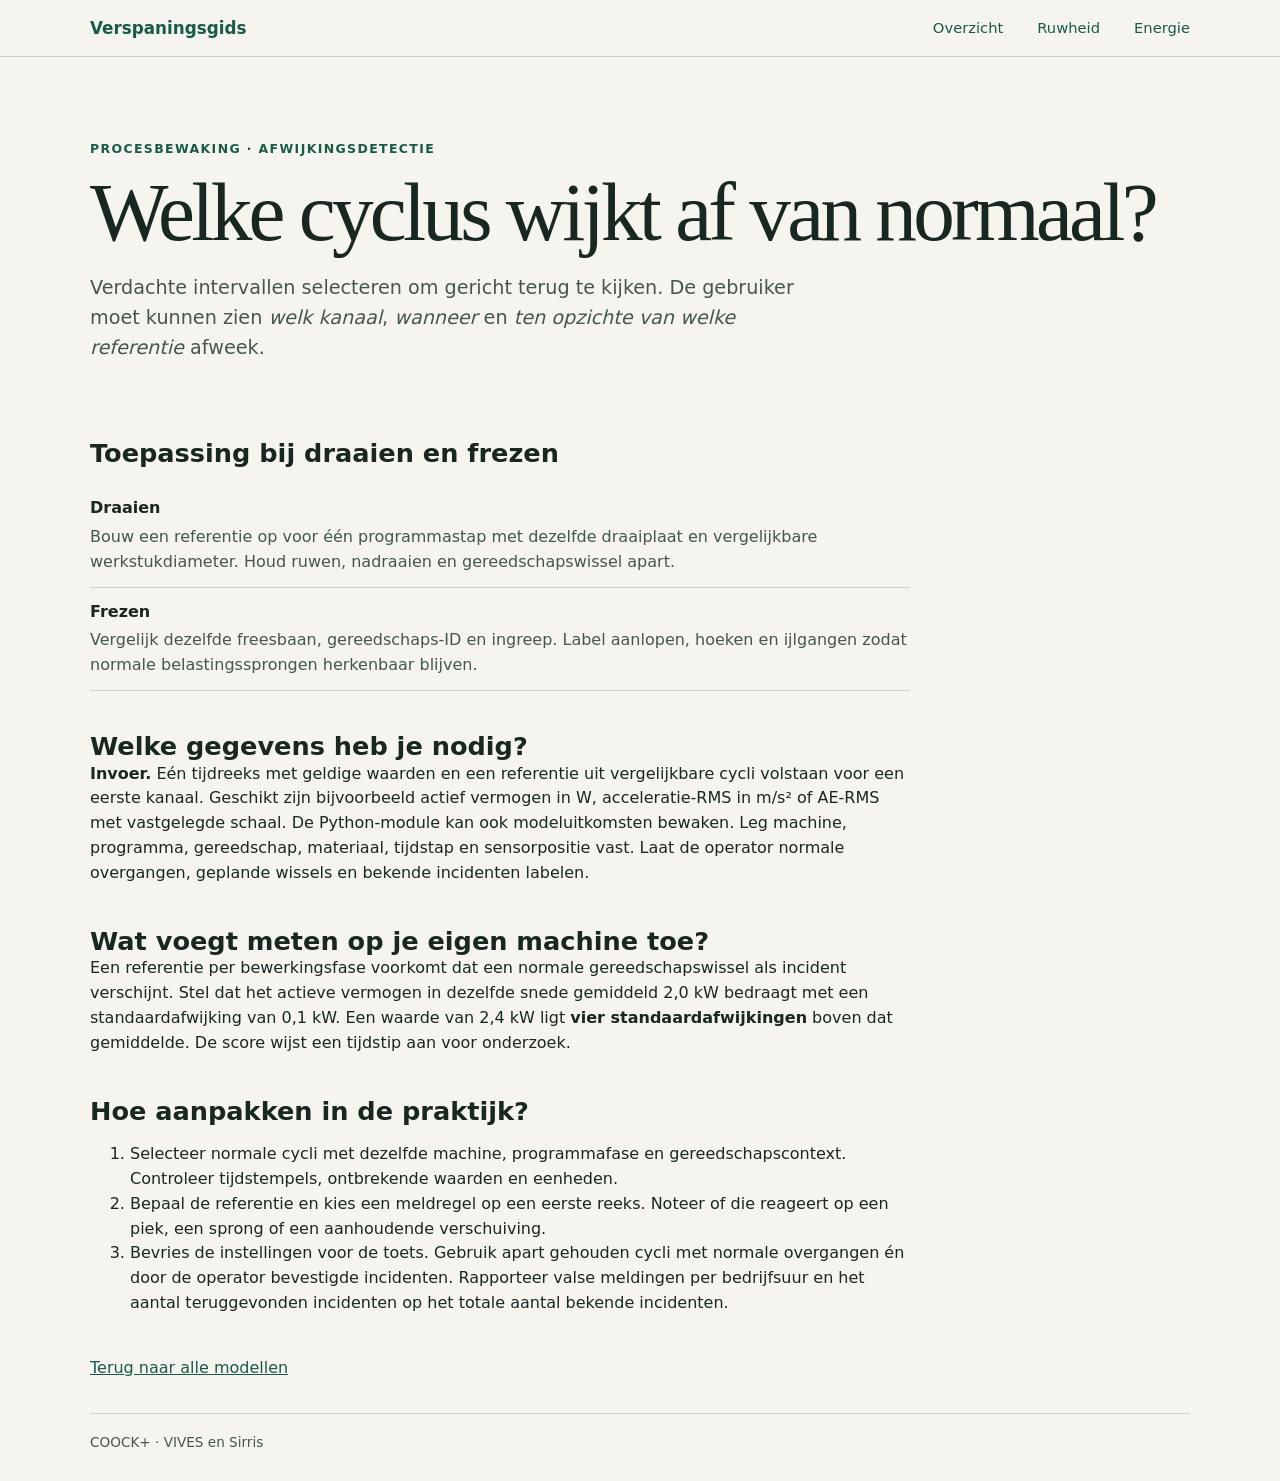
==== afwijkingsdetectie.html @ 27d99ca6 "Voeg modelgebaseerde verspaningsgids toe" ====
<!doctype html>
<html lang="nl-BE">
<head>
  <meta charset="utf-8">
  <meta name="viewport" content="width=device-width, initial-scale=1">
  <title>Afwijkingsdetectie | Verspaningsgids</title>
  <link rel="stylesheet" href="gids.css">
</head>
<body>
<header class="top"><nav class="wrap" aria-label="Hoofdnavigatie">
  <a class="brand" href="index.html">Verspaningsgids</a>
  <div><a href="index.html">Overzicht</a><a href="ruwheid.html">Ruwheid</a><a href="energie.html">Energie</a></div>
</nav></header>
<main class="wrap"><section class="hero detail"><p class="eyebrow">Procesbewaking · Afwijkingsdetectie</p><h1>Welke cyclus wijkt af van normaal?</h1><p class="intro">Verdachte intervallen selecteren om gericht terug te kijken. De gebruiker moet kunnen zien <em>welk kanaal</em>, <em>wanneer</em> en <em>ten opzichte van welke referentie</em> afweek.</p></section>
<section class="reading"><h2>Toepassing bij draaien en frezen</h2>
<dl class="sources">
<div><dt>Draaien</dt><dd>Bouw een referentie op voor één programmastap met dezelfde draaiplaat en vergelijkbare werkstukdiameter. Houd ruwen, nadraaien en gereedschapswissel apart.</dd></div>
<div><dt>Frezen</dt><dd>Vergelijk dezelfde freesbaan, gereedschaps-ID en ingreep. Label aanlopen, hoeken en ijlgangen zodat normale belastingssprongen herkenbaar blijven.</dd></div>
</dl></section>
<section class="reading"><h2>Welke gegevens heb je nodig?</h2><p><strong>Invoer.</strong> Eén tijdreeks met geldige waarden en een referentie uit vergelijkbare cycli volstaan voor een eerste kanaal. Geschikt zijn bijvoorbeeld actief vermogen in W, acceleratie-RMS in m/s² of AE-RMS met vastgelegde schaal. De Python-module kan ook modeluitkomsten bewaken. Leg machine, programma, gereedschap, materiaal, tijdstap en sensorpositie vast. Laat de operator normale overgangen, geplande wissels en bekende incidenten labelen.</p></section>
<section class="reading"><h2>Wat voegt meten op je eigen machine toe?</h2><p>Een referentie per bewerkingsfase voorkomt dat een normale gereedschapswissel als incident verschijnt. Stel dat het actieve vermogen in dezelfde snede gemiddeld 2,0 kW bedraagt met een standaardafwijking van 0,1 kW. Een waarde van 2,4 kW ligt <strong>vier standaardafwijkingen</strong> boven dat gemiddelde. De score wijst een tijdstip aan voor onderzoek.</p></section>
<section class="reading"><h2>Hoe aanpakken in de praktijk?</h2><ol><li>Selecteer normale cycli met dezelfde machine, programmafase en gereedschapscontext. Controleer tijdstempels, ontbrekende waarden en eenheden.</li><li>Bepaal de referentie en kies een meldregel op een eerste reeks. Noteer of die reageert op een piek, een sprong of een aanhoudende verschuiving.</li><li>Bevries de instellingen voor de toets. Gebruik apart gehouden cycli met normale overgangen én door de operator bevestigde incidenten. Rapporteer valse meldingen per bedrijfsuur en het aantal teruggevonden incidenten op het totale aantal bekende incidenten.</li></ol></section>
<p><a href="index.html">Terug naar alle modellen</a></p></main>
<footer class="wrap">COOCK+ · VIVES en Sirris</footer>
</body>
</html>
---- gids.css ----
:root {
  color-scheme: light;
  --paper: #f5f4ee;
  --ink: #182821;
  --muted: #43574f;
  --line: #c9d2c9;
  --green: #195b48;
  --tint: #deebe2;
  font-family: "DM Sans", system-ui, sans-serif;
  color: var(--ink);
  background: var(--paper);
}
* { box-sizing: border-box; }
body { margin: 0; line-height: 1.55; }
.wrap { width: min(1100px, calc(100% - 40px)); margin-inline: auto; }
.top { border-bottom: 1px solid var(--line); }
nav, nav div { display: flex; align-items: center; gap: clamp(12px, 3vw, 34px); flex-wrap: wrap; }
nav { justify-content: space-between; padding-block: 15px; }
a { color: var(--green); }
nav a { font-size: .92rem; text-decoration: none; }
nav a:hover, nav a[aria-current] { text-decoration: underline; text-underline-offset: 5px; }
.brand { font-weight: 800; font-size: 1.05rem; }
.hero { padding-block: clamp(40px, 7vw, 82px) 36px; }
.eyebrow { text-transform: uppercase; letter-spacing: .11em; font-size: .78rem; font-weight: 750; color: var(--green); }
h1, h2, h3, p { margin: 0; }
h1 { font-family: "Instrument Serif", Georgia, serif; font-weight: 500; font-size: clamp(2.65rem, 7vw, 5.2rem); line-height: 1.02; letter-spacing: -.045em; margin-block: 12px 18px; }
h2 { font-size: clamp(1.23rem, 2.5vw, 1.6rem); line-height: 1.2; }
h3 { font-size: 1.17rem; line-height: 1.25; }
.intro { max-width: 58ch; font-size: clamp(1rem, 2vw, 1.2rem); color: var(--muted); }
.section-heading { border-top: 1px solid var(--line); padding-block: 18px; margin-top: 12px; }
.grid { display: grid; grid-template-columns: repeat(3, minmax(0, 1fr)); gap: 14px; margin-bottom: 36px; }
.featured { grid-template-columns: repeat(2, minmax(0, 1fr)); }
.card { padding: 22px; border: 1px solid var(--line); border-radius: 12px; background: #fffefa; display: grid; align-content: start; gap: 8px; }
.featured .card { background: var(--tint); }
.tag { color: var(--green); font-size: .82rem; }
.input, .caption, figcaption { color: var(--muted); font-size: .9rem; }
.button { justify-self: start; text-decoration: none; color: white; background: var(--green); padding: 8px 12px; margin-top: 7px; border-radius: 6px; }
.button:hover { background: #123c30; }
.lab { display: grid; grid-template-columns: minmax(0, .9fr) minmax(0, 1.1fr); border: 1px solid var(--line); border-radius: 13px; background: #fffefa; overflow: hidden; }
.lab-controls, figure { padding: clamp(16px, 3vw, 30px); }
form { display: grid; gap: 6px; margin-block: 15px; max-width: 340px; }
label { font-weight: 650; }
label span { color: var(--muted); font-size: .82rem; font-weight: 500; margin-left: 5px; }
input { width: 100%; font: inherit; color: inherit; border: 1px solid #80948a; border-radius: 5px; padding: 7px 10px; margin-bottom: 6px; }
input[aria-invalid="true"] { border-color: #963318; }
:focus-visible { outline: 3px solid #925419; outline-offset: 3px; }
.result { margin-top: 18px; padding-top: 12px; border-top: 1px solid var(--line); }
.result span { color: var(--muted); font-size: .9rem; }
output { display: block; font-size: clamp(1.8rem, 4vw, 2.8rem); color: var(--green); font-weight: 750; }
figure { margin: 0; background: var(--tint); display: grid; align-content: center; gap: 12px; }
canvas { width: 100%; height: 190px; display: block; }
.reading { margin-block: 40px; max-width: 820px; }
.sources { margin-top: 15px; }
.sources div { padding-block: 12px; border-bottom: 1px solid var(--line); }
dt { font-weight: 750; }
dt span { font-weight: 500; font-size: .85rem; color: var(--green); display: inline-block; margin-left: 8px; }
dd { margin: 4px 0 0; color: var(--muted); }
details { padding: 12px 15px; background: #fffefa; border: 1px solid var(--line); border-radius: 6px; }
summary { cursor: pointer; font-weight: 650; }
details p { margin-top: 10px; }
footer { border-top: 1px solid var(--line); padding-block: 18px 28px; margin-top: 32px; font-size: .85rem; color: var(--muted); }
@media (max-width: 720px) {
  .grid { grid-template-columns: repeat(2, minmax(0, 1fr)); }
  .lab { grid-template-columns: 1fr; }
}
@media (max-width: 480px) {
  .grid { grid-template-columns: 1fr; }
  .wide { display: none; }
}
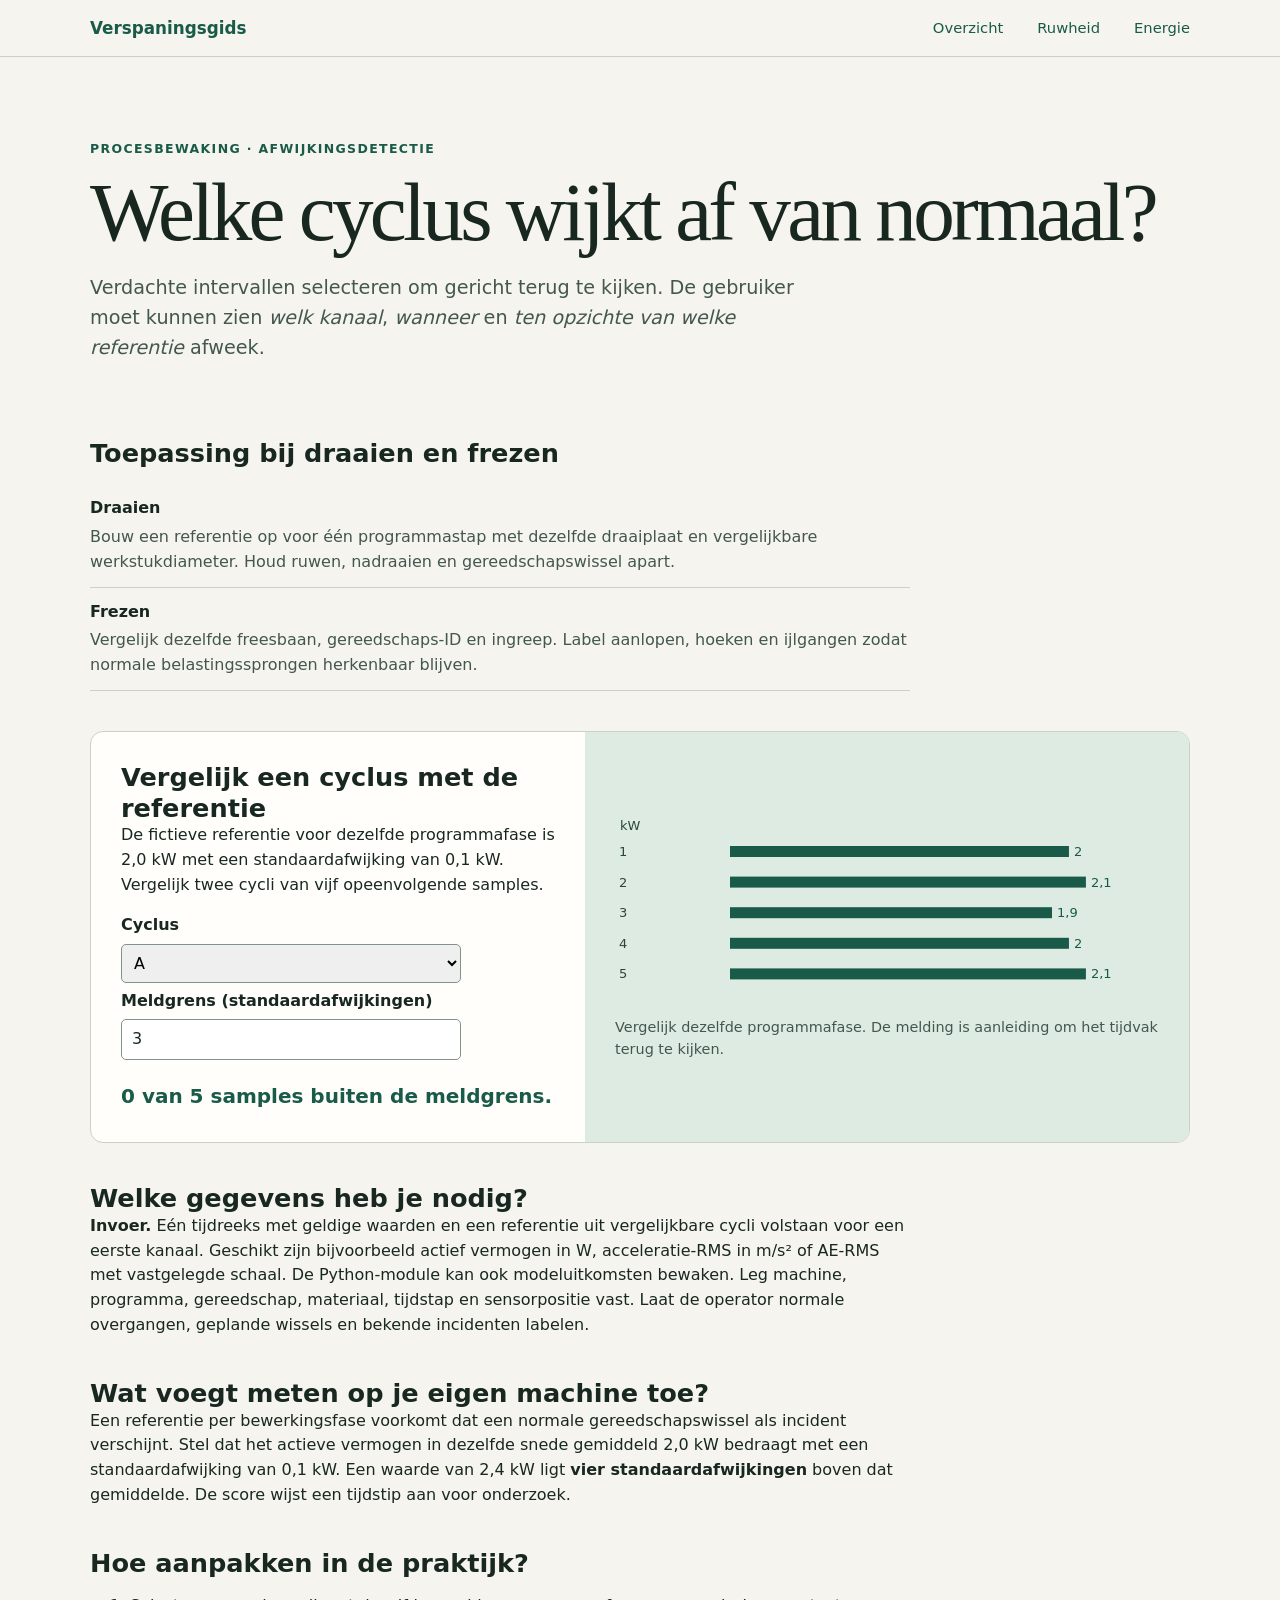
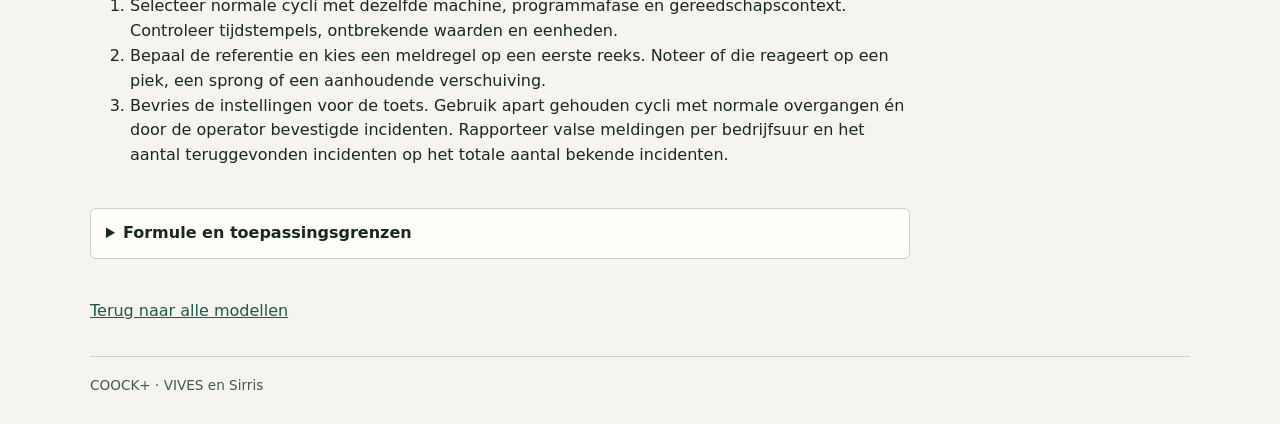
==== commit 4ceb3354: "Werk de verspaningsgids bij en negeer lokale werkdocumenten" ====
--- a/afwijkingsdetectie.html
+++ b/afwijkingsdetectie.html
@@ -17,9 +17,27 @@
 <div><dt>Draaien</dt><dd>Bouw een referentie op voor één programmastap met dezelfde draaiplaat en vergelijkbare werkstukdiameter. Houd ruwen, nadraaien en gereedschapswissel apart.</dd></div>
 <div><dt>Frezen</dt><dd>Vergelijk dezelfde freesbaan, gereedschaps-ID en ingreep. Label aanlopen, hoeken en ijlgangen zodat normale belastingssprongen herkenbaar blijven.</dd></div>
 </dl></section>
+<section class="lab" data-model="afwijkingsdetectie" aria-label="Vergelijk een cyclus met de referentie">
+  <div class="lab-controls"><h2>Vergelijk een cyclus met de referentie</h2><p>De fictieve referentie voor dezelfde programmafase is 2,0 kW met een standaardafwijking van 0,1 kW. Vergelijk twee cycli van vijf opeenvolgende samples.</p>
+    <form><label for="v0">Cyclus</label>
+<select id="v0"><option>A</option><option>B</option></select>
+<label for="v1">Meldgrens (standaardafwijkingen)</label>
+<input type="number" id="v1" value="3" min="0.1" max="10" step="any" required></form>
+    <output class="trial-result" aria-live="polite"></output>
+  </div>
+  <figure><canvas aria-label="Grafiek van het rekenvoorbeeld" role="img"></canvas><figcaption></figcaption></figure>
+</section>
+<script defer src="proeven.js"></script>
 <section class="reading"><h2>Welke gegevens heb je nodig?</h2><p><strong>Invoer.</strong> Eén tijdreeks met geldige waarden en een referentie uit vergelijkbare cycli volstaan voor een eerste kanaal. Geschikt zijn bijvoorbeeld actief vermogen in W, acceleratie-RMS in m/s² of AE-RMS met vastgelegde schaal. De Python-module kan ook modeluitkomsten bewaken. Leg machine, programma, gereedschap, materiaal, tijdstap en sensorpositie vast. Laat de operator normale overgangen, geplande wissels en bekende incidenten labelen.</p></section>
 <section class="reading"><h2>Wat voegt meten op je eigen machine toe?</h2><p>Een referentie per bewerkingsfase voorkomt dat een normale gereedschapswissel als incident verschijnt. Stel dat het actieve vermogen in dezelfde snede gemiddeld 2,0 kW bedraagt met een standaardafwijking van 0,1 kW. Een waarde van 2,4 kW ligt <strong>vier standaardafwijkingen</strong> boven dat gemiddelde. De score wijst een tijdstip aan voor onderzoek.</p></section>
 <section class="reading"><h2>Hoe aanpakken in de praktijk?</h2><ol><li>Selecteer normale cycli met dezelfde machine, programmafase en gereedschapscontext. Controleer tijdstempels, ontbrekende waarden en eenheden.</li><li>Bepaal de referentie en kies een meldregel op een eerste reeks. Noteer of die reageert op een piek, een sprong of een aanhoudende verschuiving.</li><li>Bevries de instellingen voor de toets. Gebruik apart gehouden cycli met normale overgangen én door de operator bevestigde incidenten. Rapporteer valse meldingen per bedrijfsuur en het aantal teruggevonden incidenten op het totale aantal bekende incidenten.</li></ol></section>
+<section class="reading">
+  <details><summary>Formule en toepassingsgrenzen</summary>
+    <p><strong>z = (x − μ) / σ</strong></p>
+    <p>x is de nieuwe waarde. μ en σ zijn het gemiddelde en de standaardafwijking van de referentie voor dezelfde bewerkingsfase. Bij 2,4 kW tegenover 2,0 kW met σ = 0,1 kW is z = 4. Een z-score vraagt voldoende referentiemetingen en een positieve σ.</p>
+    <p>Voor geleidelijke verschuivingen gebruik je een gewogen gemiddelde: EWMAₜ = α × xₜ + (1 − α) × EWMAₜ₋₁. Een kleinere α dempt losse pieken sterker. Toets de gekozen alarmgrens op normale cycli en bekende incidenten.</p>
+  </details>
+</section>
 <p><a href="index.html">Terug naar alle modellen</a></p></main>
 <footer class="wrap">COOCK+ · VIVES en Sirris</footer>
 </body>
--- a/gids.css
+++ b/gids.css
@@ -67,3 +67,4 @@
   .grid { grid-template-columns: 1fr; }
   .wide { display: none; }
 }
+select { font: inherit; width: 100%; padding: 8px; border: 1px solid #80948a; border-radius: 5px; } .trial-result { font-size: 1.25rem; }
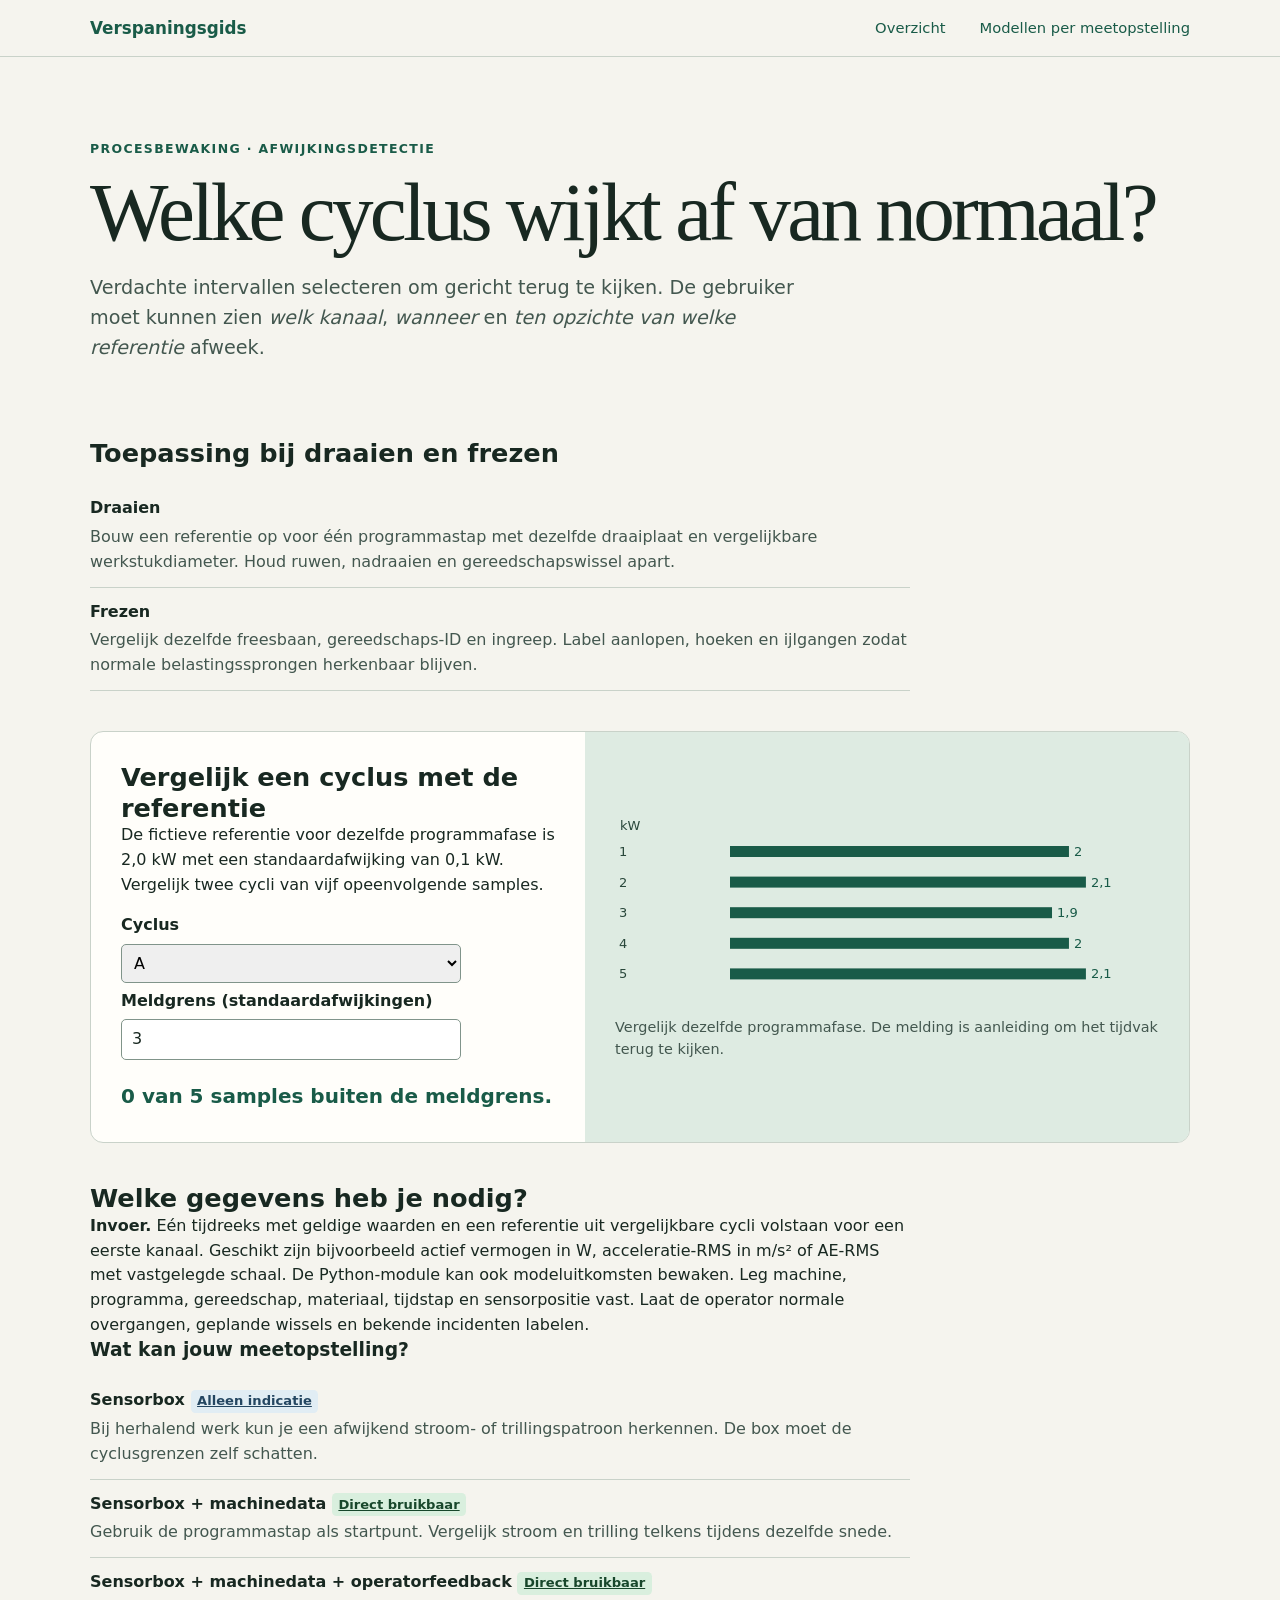
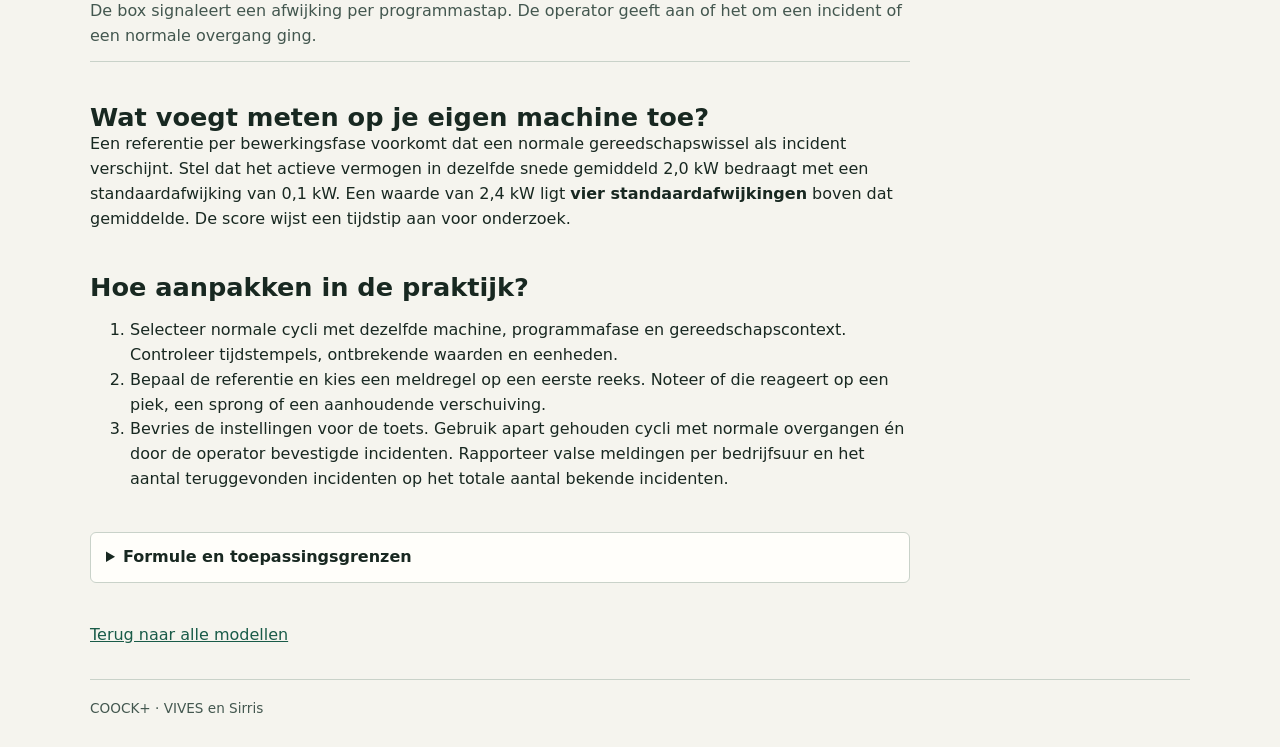
==== commit 1c94ab5f: "Voeg modellen per meetopstelling toe aan de verspaningsgids" ====
--- a/afwijkingsdetectie.html
+++ b/afwijkingsdetectie.html
@@ -9,7 +9,10 @@
 <body>
 <header class="top"><nav class="wrap" aria-label="Hoofdnavigatie">
   <a class="brand" href="index.html">Verspaningsgids</a>
-  <div><a href="index.html">Overzicht</a><a href="ruwheid.html">Ruwheid</a><a href="energie.html">Energie</a></div>
+  <div>
+    <a href="index.html">Overzicht</a>
+    <a href="bronnen.html">Modellen per meetopstelling</a>
+  </div>
 </nav></header>
 <main class="wrap"><section class="hero detail"><p class="eyebrow">Procesbewaking · Afwijkingsdetectie</p><h1>Welke cyclus wijkt af van normaal?</h1><p class="intro">Verdachte intervallen selecteren om gericht terug te kijken. De gebruiker moet kunnen zien <em>welk kanaal</em>, <em>wanneer</em> en <em>ten opzichte van welke referentie</em> afweek.</p></section>
 <section class="reading"><h2>Toepassing bij draaien en frezen</h2>
@@ -28,7 +31,14 @@
   <figure><canvas aria-label="Grafiek van het rekenvoorbeeld" role="img"></canvas><figcaption></figcaption></figure>
 </section>
 <script defer src="proeven.js"></script>
-<section class="reading"><h2>Welke gegevens heb je nodig?</h2><p><strong>Invoer.</strong> Eén tijdreeks met geldige waarden en een referentie uit vergelijkbare cycli volstaan voor een eerste kanaal. Geschikt zijn bijvoorbeeld actief vermogen in W, acceleratie-RMS in m/s² of AE-RMS met vastgelegde schaal. De Python-module kan ook modeluitkomsten bewaken. Leg machine, programma, gereedschap, materiaal, tijdstap en sensorpositie vast. Laat de operator normale overgangen, geplande wissels en bekende incidenten labelen.</p></section>
+<section class="reading"><h2>Welke gegevens heb je nodig?</h2><p><strong>Invoer.</strong> Eén tijdreeks met geldige waarden en een referentie uit vergelijkbare cycli volstaan voor een eerste kanaal. Geschikt zijn bijvoorbeeld actief vermogen in W, acceleratie-RMS in m/s² of AE-RMS met vastgelegde schaal. De Python-module kan ook modeluitkomsten bewaken. Leg machine, programma, gereedschap, materiaal, tijdstap en sensorpositie vast. Laat de operator normale overgangen, geplande wissels en bekende incidenten labelen.</p>
+    <h3>Wat kan jouw meetopstelling?</h3>
+    <dl class="sources">
+      <div><dt>Sensorbox <a class="model-status indicator" href="bronnen.html#box-afwijkingsdetectie">Alleen indicatie</a></dt><dd>Bij herhalend werk kun je een afwijkend stroom- of trillingspatroon herkennen. De box moet de cyclusgrenzen zelf schatten.</dd></div>
+      <div><dt>Sensorbox + machinedata <a class="model-status direct" href="bronnen.html#box-cnc-afwijkingsdetectie">Direct bruikbaar</a></dt><dd>Gebruik de programmastap als startpunt. Vergelijk stroom en trilling telkens tijdens dezelfde snede.</dd></div>
+      <div><dt>Sensorbox + machinedata + operatorfeedback <a class="model-status direct" href="bronnen.html#box-cnc-operator-afwijkingsdetectie">Direct bruikbaar</a></dt><dd>De box signaleert een afwijking per programmastap. De operator geeft aan of het om een incident of een normale overgang ging.</dd></div>
+    </dl>
+  </section>
 <section class="reading"><h2>Wat voegt meten op je eigen machine toe?</h2><p>Een referentie per bewerkingsfase voorkomt dat een normale gereedschapswissel als incident verschijnt. Stel dat het actieve vermogen in dezelfde snede gemiddeld 2,0 kW bedraagt met een standaardafwijking van 0,1 kW. Een waarde van 2,4 kW ligt <strong>vier standaardafwijkingen</strong> boven dat gemiddelde. De score wijst een tijdstip aan voor onderzoek.</p></section>
 <section class="reading"><h2>Hoe aanpakken in de praktijk?</h2><ol><li>Selecteer normale cycli met dezelfde machine, programmafase en gereedschapscontext. Controleer tijdstempels, ontbrekende waarden en eenheden.</li><li>Bepaal de referentie en kies een meldregel op een eerste reeks. Noteer of die reageert op een piek, een sprong of een aanhoudende verschuiving.</li><li>Bevries de instellingen voor de toets. Gebruik apart gehouden cycli met normale overgangen én door de operator bevestigde incidenten. Rapporteer valse meldingen per bedrijfsuur en het aantal teruggevonden incidenten op het totale aantal bekende incidenten.</li></ol></section>
 <section class="reading">
--- a/gids.css
+++ b/gids.css
@@ -68,3 +68,26 @@
   .wide { display: none; }
 }
 select { font: inherit; width: 100%; padding: 8px; border: 1px solid #80948a; border-radius: 5px; } .trial-result { font-size: 1.25rem; }
+
+.source-matrix { overflow-x: auto; margin-block: 18px; }
+.source-matrix table { width: 100%; min-width: 62rem; border-spacing: 0; table-layout: fixed; }
+.source-matrix caption { text-align: left; font-weight: 700; margin-bottom: .6rem; }
+.source-matrix th, .source-matrix td { padding: .65rem .45rem; text-align: left; vertical-align: top; border-bottom: 1px solid var(--line); font-size: .9rem; overflow-wrap: break-word; }
+.source-matrix thead th { background: var(--tint); }
+.source-matrix th:first-child { position: sticky; left: 0; width: 8rem; background: #fffefa; border-right: 1px solid var(--line); }
+.source-matrix details { background: transparent; border: 0; padding: 0; }
+.source-matrix summary { font-weight: 500; }
+.source-matrix details[open] p { color: var(--muted); }
+
+.source-matrix .input-missing, .source-matrix .matrix-key { background: #e6e6e6; color: #444; }
+.source-matrix .matrix-key { display: inline-block; padding: .15rem .45rem; font-size: .85rem; font-weight: 500; }
+.source-matrix .input-missing small { display: block; margin-top: .25rem; line-height: 1.35; }
+
+.source-matrix .ideal { background: #d9efde; color: #18472b; }
+
+#opstellingen li { margin-block: .5rem; }
+.model-status { display: inline-block; padding: .1em .5em; border-radius: .35em; font-size: .82em; font-weight: 700; }
+.model-status.direct { background: #d9efde; color: #18472b; }
+.model-status.estimate { background: #fff0cc; color: #634508; }
+.model-status.indicator { background: #e1edf4; color: #244661; }
+.model-status.missing { background: #e6e6e6; color: #444; }
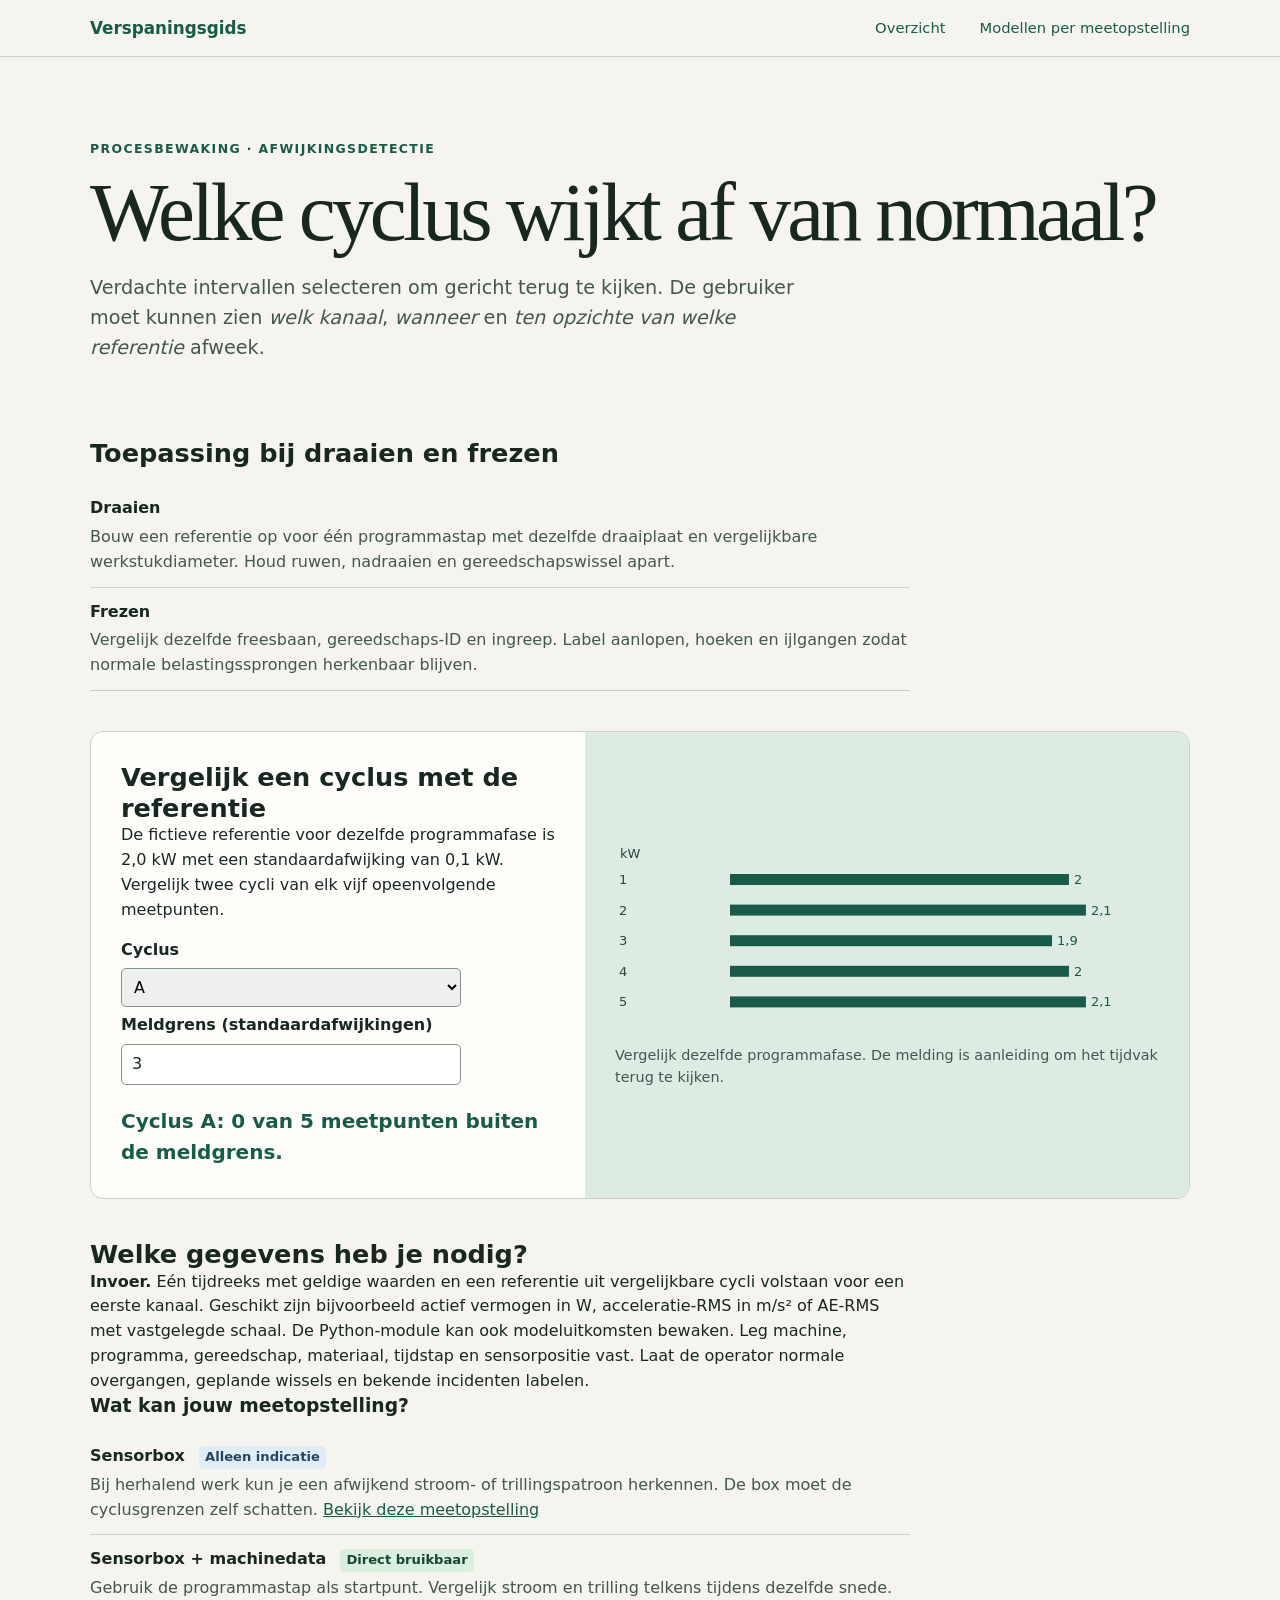
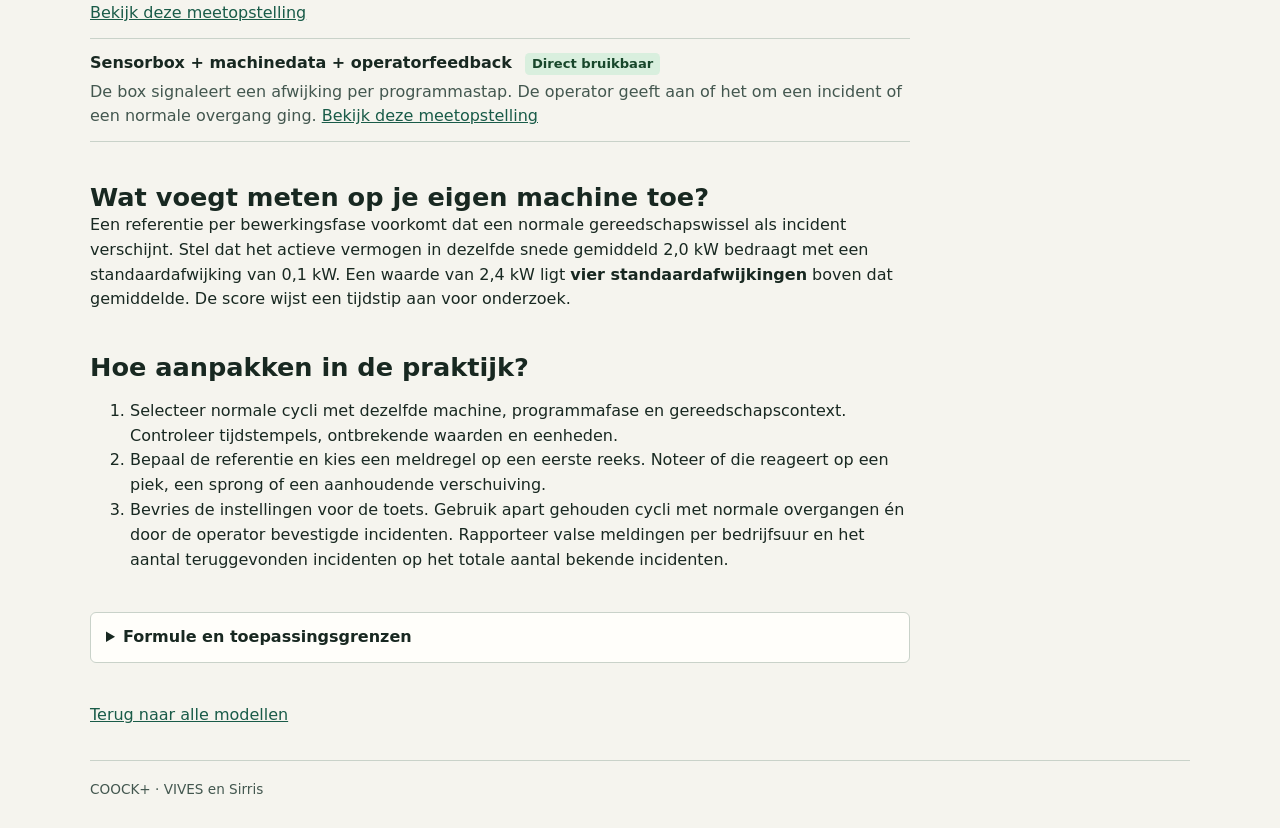
==== commit 9795af52: "Verduidelijk demo-uitkomsten en links naar meetopstellingen" ====
--- a/afwijkingsdetectie.html
+++ b/afwijkingsdetectie.html
@@ -21,7 +21,7 @@
 <div><dt>Frezen</dt><dd>Vergelijk dezelfde freesbaan, gereedschaps-ID en ingreep. Label aanlopen, hoeken en ijlgangen zodat normale belastingssprongen herkenbaar blijven.</dd></div>
 </dl></section>
 <section class="lab" data-model="afwijkingsdetectie" aria-label="Vergelijk een cyclus met de referentie">
-  <div class="lab-controls"><h2>Vergelijk een cyclus met de referentie</h2><p>De fictieve referentie voor dezelfde programmafase is 2,0 kW met een standaardafwijking van 0,1 kW. Vergelijk twee cycli van vijf opeenvolgende samples.</p>
+  <div class="lab-controls"><h2>Vergelijk een cyclus met de referentie</h2><p>De fictieve referentie voor dezelfde programmafase is 2,0 kW met een standaardafwijking van 0,1 kW. Vergelijk twee cycli van elk vijf opeenvolgende meetpunten.</p>
     <form><label for="v0">Cyclus</label>
 <select id="v0"><option>A</option><option>B</option></select>
 <label for="v1">Meldgrens (standaardafwijkingen)</label>
@@ -34,9 +34,9 @@
 <section class="reading"><h2>Welke gegevens heb je nodig?</h2><p><strong>Invoer.</strong> Eén tijdreeks met geldige waarden en een referentie uit vergelijkbare cycli volstaan voor een eerste kanaal. Geschikt zijn bijvoorbeeld actief vermogen in W, acceleratie-RMS in m/s² of AE-RMS met vastgelegde schaal. De Python-module kan ook modeluitkomsten bewaken. Leg machine, programma, gereedschap, materiaal, tijdstap en sensorpositie vast. Laat de operator normale overgangen, geplande wissels en bekende incidenten labelen.</p>
     <h3>Wat kan jouw meetopstelling?</h3>
     <dl class="sources">
-      <div><dt>Sensorbox <a class="model-status indicator" href="bronnen.html#box-afwijkingsdetectie">Alleen indicatie</a></dt><dd>Bij herhalend werk kun je een afwijkend stroom- of trillingspatroon herkennen. De box moet de cyclusgrenzen zelf schatten.</dd></div>
-      <div><dt>Sensorbox + machinedata <a class="model-status direct" href="bronnen.html#box-cnc-afwijkingsdetectie">Direct bruikbaar</a></dt><dd>Gebruik de programmastap als startpunt. Vergelijk stroom en trilling telkens tijdens dezelfde snede.</dd></div>
-      <div><dt>Sensorbox + machinedata + operatorfeedback <a class="model-status direct" href="bronnen.html#box-cnc-operator-afwijkingsdetectie">Direct bruikbaar</a></dt><dd>De box signaleert een afwijking per programmastap. De operator geeft aan of het om een incident of een normale overgang ging.</dd></div>
+      <div><dt>Sensorbox <span class="model-status indicator">Alleen indicatie</span></dt><dd>Bij herhalend werk kun je een afwijkend stroom- of trillingspatroon herkennen. De box moet de cyclusgrenzen zelf schatten. <a href="bronnen.html#box-afwijkingsdetectie" aria-label="Bekijk deze meetopstelling: Sensorbox">Bekijk deze meetopstelling</a></dd></div>
+      <div><dt>Sensorbox + machinedata <span class="model-status direct">Direct bruikbaar</span></dt><dd>Gebruik de programmastap als startpunt. Vergelijk stroom en trilling telkens tijdens dezelfde snede. <a href="bronnen.html#box-cnc-afwijkingsdetectie" aria-label="Bekijk deze meetopstelling: Sensorbox + machinedata">Bekijk deze meetopstelling</a></dd></div>
+      <div><dt>Sensorbox + machinedata + operatorfeedback <span class="model-status direct">Direct bruikbaar</span></dt><dd>De box signaleert een afwijking per programmastap. De operator geeft aan of het om een incident of een normale overgang ging. <a href="bronnen.html#box-cnc-operator-afwijkingsdetectie" aria-label="Bekijk deze meetopstelling: Sensorbox + machinedata + operatorfeedback">Bekijk deze meetopstelling</a></dd></div>
     </dl>
   </section>
 <section class="reading"><h2>Wat voegt meten op je eigen machine toe?</h2><p>Een referentie per bewerkingsfase voorkomt dat een normale gereedschapswissel als incident verschijnt. Stel dat het actieve vermogen in dezelfde snede gemiddeld 2,0 kW bedraagt met een standaardafwijking van 0,1 kW. Een waarde van 2,4 kW ligt <strong>vier standaardafwijkingen</strong> boven dat gemiddelde. De score wijst een tijdstip aan voor onderzoek.</p></section>
